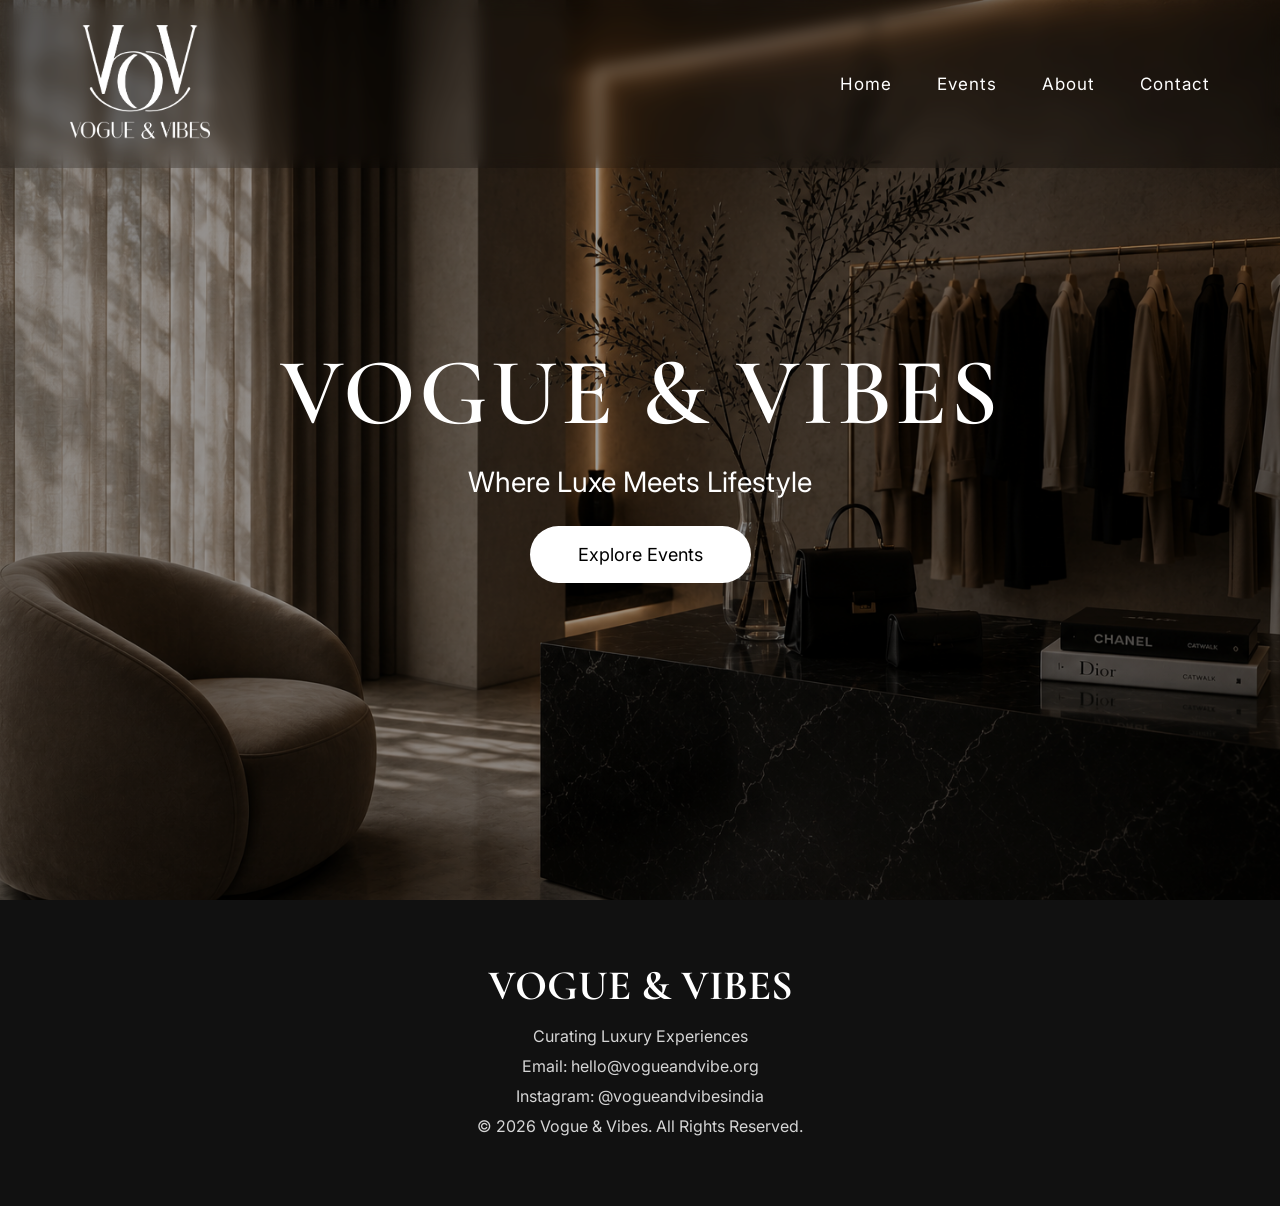
==== index.html @ 2ebbe4ca "Add files via upload" ====
<!DOCTYPE html>
<html lang="en">
<head>

<meta charset="UTF-8">
<meta name="viewport" content="width=device-width, initial-scale=1.0">

<title>Vogue & Vibes India</title>

<link rel="stylesheet" href="style.css">

<link rel="preconnect" href="https://fonts.googleapis.com">
<link rel="preconnect" href="https://fonts.gstatic.com" crossorigin>

<link href="https://fonts.googleapis.com/css2?family=Cormorant+Garamond:wght@400;500;600;700&family=Inter:wght@300;400;500;600&display=swap" rel="stylesheet">

</head>

<body>

<header>

<nav>

<div class="logo">

<img src="images/logo.png" alt="Vogue & Vibes">

</div>

<ul>

<li><a href="index.html">Home</a></li>

<li><a href="events.html">Events</a></li>

<li><a href="about.html">About</a></li>

<li><a href="contact.html">Contact</a></li>

</ul>

</nav>

</header>

<section class="hero">

<div class="overlay"></div>

<div class="hero-content">

<h1>VOGUE & VIBES</h1>

<p>Where Luxe Meets Lifestyle</p>

<a href="events.html" class="btn">Explore Events</a>

</div>

</section>

<script src="script.js"></script>

<footer>

<div class="footer-content">

<h3>VOGUE & VIBES</h3>

<p>Curating Luxury Experiences</p>

<p>Email: hello@vogueandvibe.org</p>

<p>Instagram: @vogueandvibesindia</p>

<p>© 2026 Vogue & Vibes. All Rights Reserved.</p>

</div>

</footer>

</body>

</html>
---- style.css ----
*{
    margin:0;
    padding:0;
    box-sizing:border-box;
}

html{
    scroll-behavior:smooth;
}

body{
    font-family:'Inter',sans-serif;
    background:#fff;
}

/* ---------------- NAVIGATION ---------------- */

header{
    position:fixed;
    width:100%;
    top:0;
    left:0;
    z-index:1000;
}

nav{

    display:flex;

    justify-content:space-between;

    align-items:center;

    padding:25px 70px;

    background:rgba(0,0,0,.20);

    backdrop-filter:blur(8px);

}

.logo img{

    width:140px;

}

nav ul{

    list-style:none;

    display:flex;

    gap:45px;

}

nav a{

    color:white;

    text-decoration:none;

    font-size:17px;

    letter-spacing:1px;

    transition:.3s;

}

nav a:hover{

    color:#d7b98f;

}

/* ---------------- HERO ---------------- */

.hero{

    height:100vh;

    background:url("images/hero.jpg");

    background-size:cover;

    background-position:center;

    position:relative;

    display:flex;

    align-items:center;

    justify-content:center;

}

.overlay{

    position:absolute;

    inset:0;

    background:rgba(0,0,0,.40);

}

.hero-content{

    position:relative;

    text-align:center;

    color:white;

    z-index:2;

}

.hero h1{

    font-family:'Cormorant Garamond',serif;

    font-size:95px;

    font-weight:600;

    letter-spacing:3px;

}

.hero p{

    margin-top:15px;

    font-size:28px;

    margin-bottom:45px;

}

.btn{

    text-decoration:none;

    background:white;

    color:black;

    padding:18px 48px;

    border-radius:50px;

    font-size:18px;

    transition:.3s;

}

.btn:hover{

    background:#d7b98f;

    color:white;

}

/* ---------------- MOBILE ---------------- */

@media(max-width:768px){

nav{

padding:20px;

flex-direction:column;

}

nav ul{

margin-top:20px;

gap:20px;

}

.hero h1{

font-size:52px;

}

.hero p{

font-size:22px;

}

}
/* ABOUT PAGE */

.page{

padding:170px 10% 100px;

min-height:100vh;

background:#f8f5f1;

}

.container{

max-width:900px;

margin:auto;

text-align:center;

}

.container h1{

font-family:'Cormorant Garamond',serif;

font-size:70px;

margin-bottom:40px;

color:#222;

}

.container p{

font-size:22px;

line-height:2;

color:#555;

}
/* ================= EVENT PAGE ================= */

.event-page{
    padding:170px 8% 100px;
    background:#f8f5f1;
    min-height:100vh;
}

.event-page h1{
    text-align:center;
    font-family:'Cormorant Garamond',serif;
    font-size:64px;
    margin-bottom:60px;
}

.event-grid{
    display:grid;
    grid-template-columns:repeat(auto-fit,minmax(340px,1fr));
    gap:40px;
}

.event-card{
    background:#fff;
    border-radius:18px;
    overflow:hidden;
    box-shadow:0 20px 50px rgba(0,0,0,.08);
    transition:.3s;
}

.event-card:hover{
    transform:translateY(-8px);
}

.event-card img{
    width:100%;
    height:250px;
    object-fit:cover;
    display:block;
}

.event-info{
    padding:30px;
}

.event-info h2{
    font-family:'Cormorant Garamond',serif;
    font-size:34px;
    margin-bottom:15px;
}

.date{
    color:#b58b4d;
    font-weight:600;
    margin-bottom:20px;
}

.event-info p{
    font-size:17px;
    line-height:1.8;
    color:#555;
    margin-bottom:30px;
}
/* FOOTER */

footer{
    background:#111;
    color:white;
    text-align:center;
    padding:60px 20px;
}

.footer-content h3{
    font-family:'Cormorant Garamond',serif;
    font-size:42px;
    margin-bottom:15px;
}

.footer-content p{
    margin:10px 0;
    color:#d5d5d5;
    font-size:16px;
}
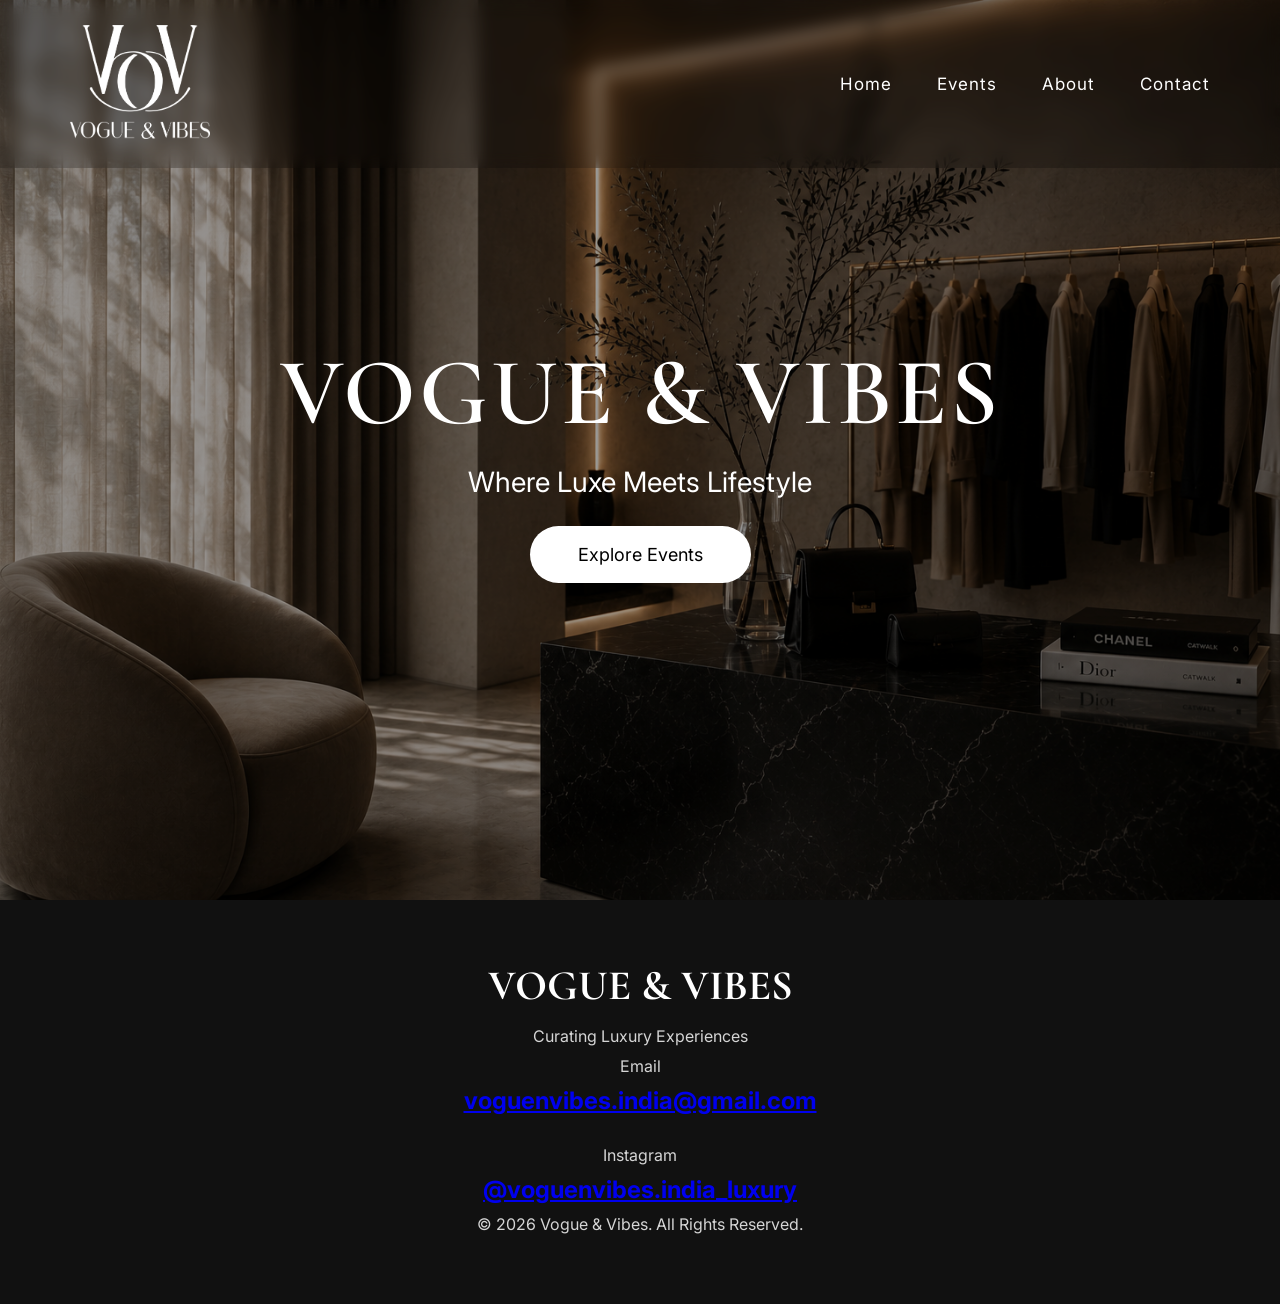
==== commit e4f053f3: "Update index.html" ====
--- a/index.html
+++ b/index.html
@@ -70,9 +70,23 @@
 
 <p>Curating Luxury Experiences</p>
 
-<p>Email: hello@vogueandvibe.org</p>
+<p>Email</p>
 
-<p>Instagram: @vogueandvibesindia</p>
+<h2>
+<a href="mailto:voguenvibes.india@gmail.com">
+voguenvibes.india@gmail.com
+</a>
+</h2>
+
+<br>
+
+<p>Instagram</p>
+
+<h2>
+<a href="https://instagram.com/voguenvibes.india_luxury" target="_blank">
+@voguenvibes.india_luxury
+</a>
+</h2>
 
 <p>© 2026 Vogue & Vibes. All Rights Reserved.</p>
 
@@ -82,4 +96,4 @@
 
 </body>
 
-</html>+</html>
--- a/style.css
+++ b/style.css
@@ -243,28 +243,28 @@
 color:#555;
 
 }
-/* ================= EVENT PAGE ================= */
-
-.event-page{
+/* ================= EVENTS PAGE ================= */
+
+.events-page{
     padding:170px 8% 100px;
     background:#f8f5f1;
     min-height:100vh;
 }
 
-.event-page h1{
+.events-page h1{
     text-align:center;
     font-family:'Cormorant Garamond',serif;
     font-size:64px;
     margin-bottom:60px;
 }
 
-.event-grid{
+.events-grid{
     display:grid;
     grid-template-columns:repeat(auto-fit,minmax(340px,1fr));
     gap:40px;
 }
 
-.event-card{
+.events-card{
     background:#fff;
     border-radius:18px;
     overflow:hidden;
@@ -272,22 +272,22 @@
     transition:.3s;
 }
 
-.event-card:hover{
+.events-card:hover{
     transform:translateY(-8px);
 }
 
-.event-card img{
+.events-card img{
     width:100%;
     height:250px;
     object-fit:cover;
     display:block;
 }
 
-.event-info{
+.events-info{
     padding:30px;
 }
 
-.event-info h2{
+.events-info h2{
     font-family:'Cormorant Garamond',serif;
     font-size:34px;
     margin-bottom:15px;
@@ -299,7 +299,7 @@
     margin-bottom:20px;
 }
 
-.event-info p{
+.events-info p{
     font-size:17px;
     line-height:1.8;
     color:#555;
@@ -324,4 +324,4 @@
     margin:10px 0;
     color:#d5d5d5;
     font-size:16px;
-}+}
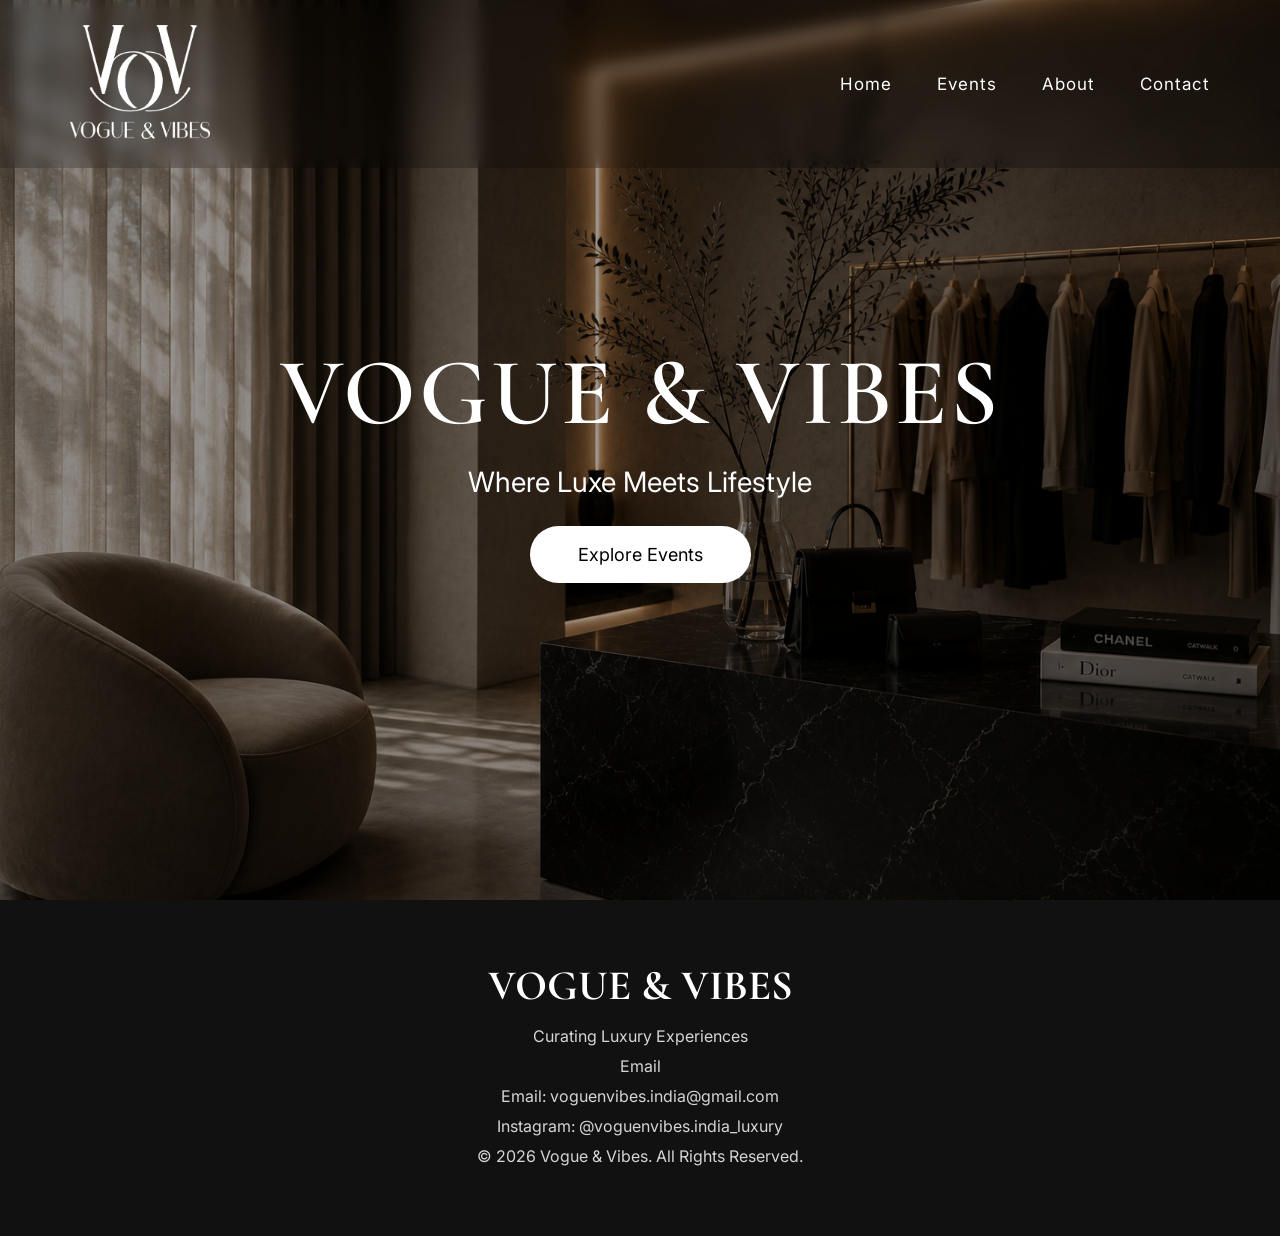
==== commit 9110f1e6: "Update index.html" ====
--- a/index.html
+++ b/index.html
@@ -72,21 +72,9 @@
 
 <p>Email</p>
 
-<h2>
-<a href="mailto:voguenvibes.india@gmail.com">
-voguenvibes.india@gmail.com
-</a>
-</h2>
+<p>Email: voguenvibes.india@gmail.com</p>
 
-<br>
-
-<p>Instagram</p>
-
-<h2>
-<a href="https://instagram.com/voguenvibes.india_luxury" target="_blank">
-@voguenvibes.india_luxury
-</a>
-</h2>
+<p>Instagram: @voguenvibes.india_luxury</p>
 
 <p>© 2026 Vogue & Vibes. All Rights Reserved.</p>
 
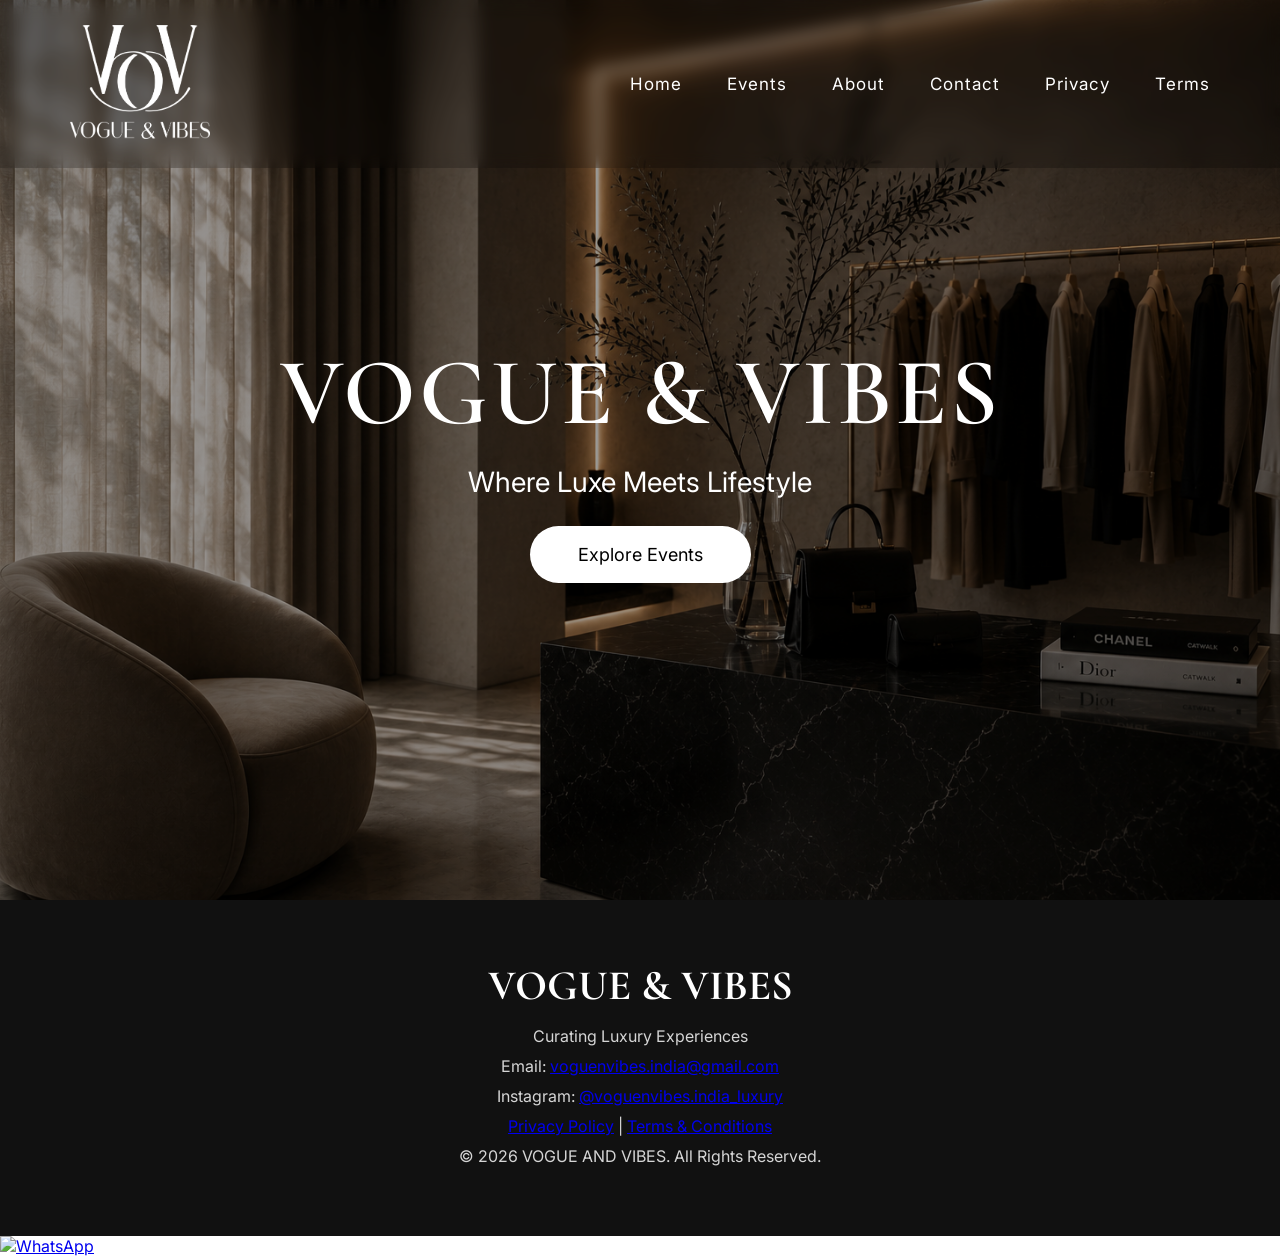
==== commit 2eb693f6: "Update index.html" ====
--- a/index.html
+++ b/index.html
@@ -38,6 +38,10 @@
 
 <li><a href="contact.html">Contact</a></li>
 
+<li><a href="privacy.html">Privacy</a></li>
+
+<li><a href="terms.html">Terms</a></li>
+
 </ul>
 
 </nav>
@@ -70,18 +74,22 @@
 
 <p>Curating Luxury Experiences</p>
 
-<p>Email</p>
+<p>Email: <a href="mailto:voguenvibes.india@gmail.com">voguenvibes.india@gmail.com</a></p>
 
-<p>Email: voguenvibes.india@gmail.com</p>
+<p>Instagram: <a href="https://instagram.com/voguenvibes.india_luxury" target="_blank">@voguenvibes.india_luxury</a></p>
 
-<p>Instagram: @voguenvibes.india_luxury</p>
+<p>
+<a href="privacy.html">Privacy Policy</a> |
+<a href="terms.html">Terms & Conditions</a>
+</p>
 
-<p>© 2026 Vogue & Vibes. All Rights Reserved.</p>
+<p>© 2026 VOGUE AND VIBES. All Rights Reserved.</p>
 
 </div>
 
 </footer>
-
+<a href="https://wa.me/918360557317" class="whatsapp-float" target="_blank" aria-label="Chat on WhatsApp">
+    <img src="https://upload.wikimedia.org/wikipedia/commons/6/6b/WhatsApp.svg" alt="WhatsApp">
+</a>
 </body>
-
 </html>
